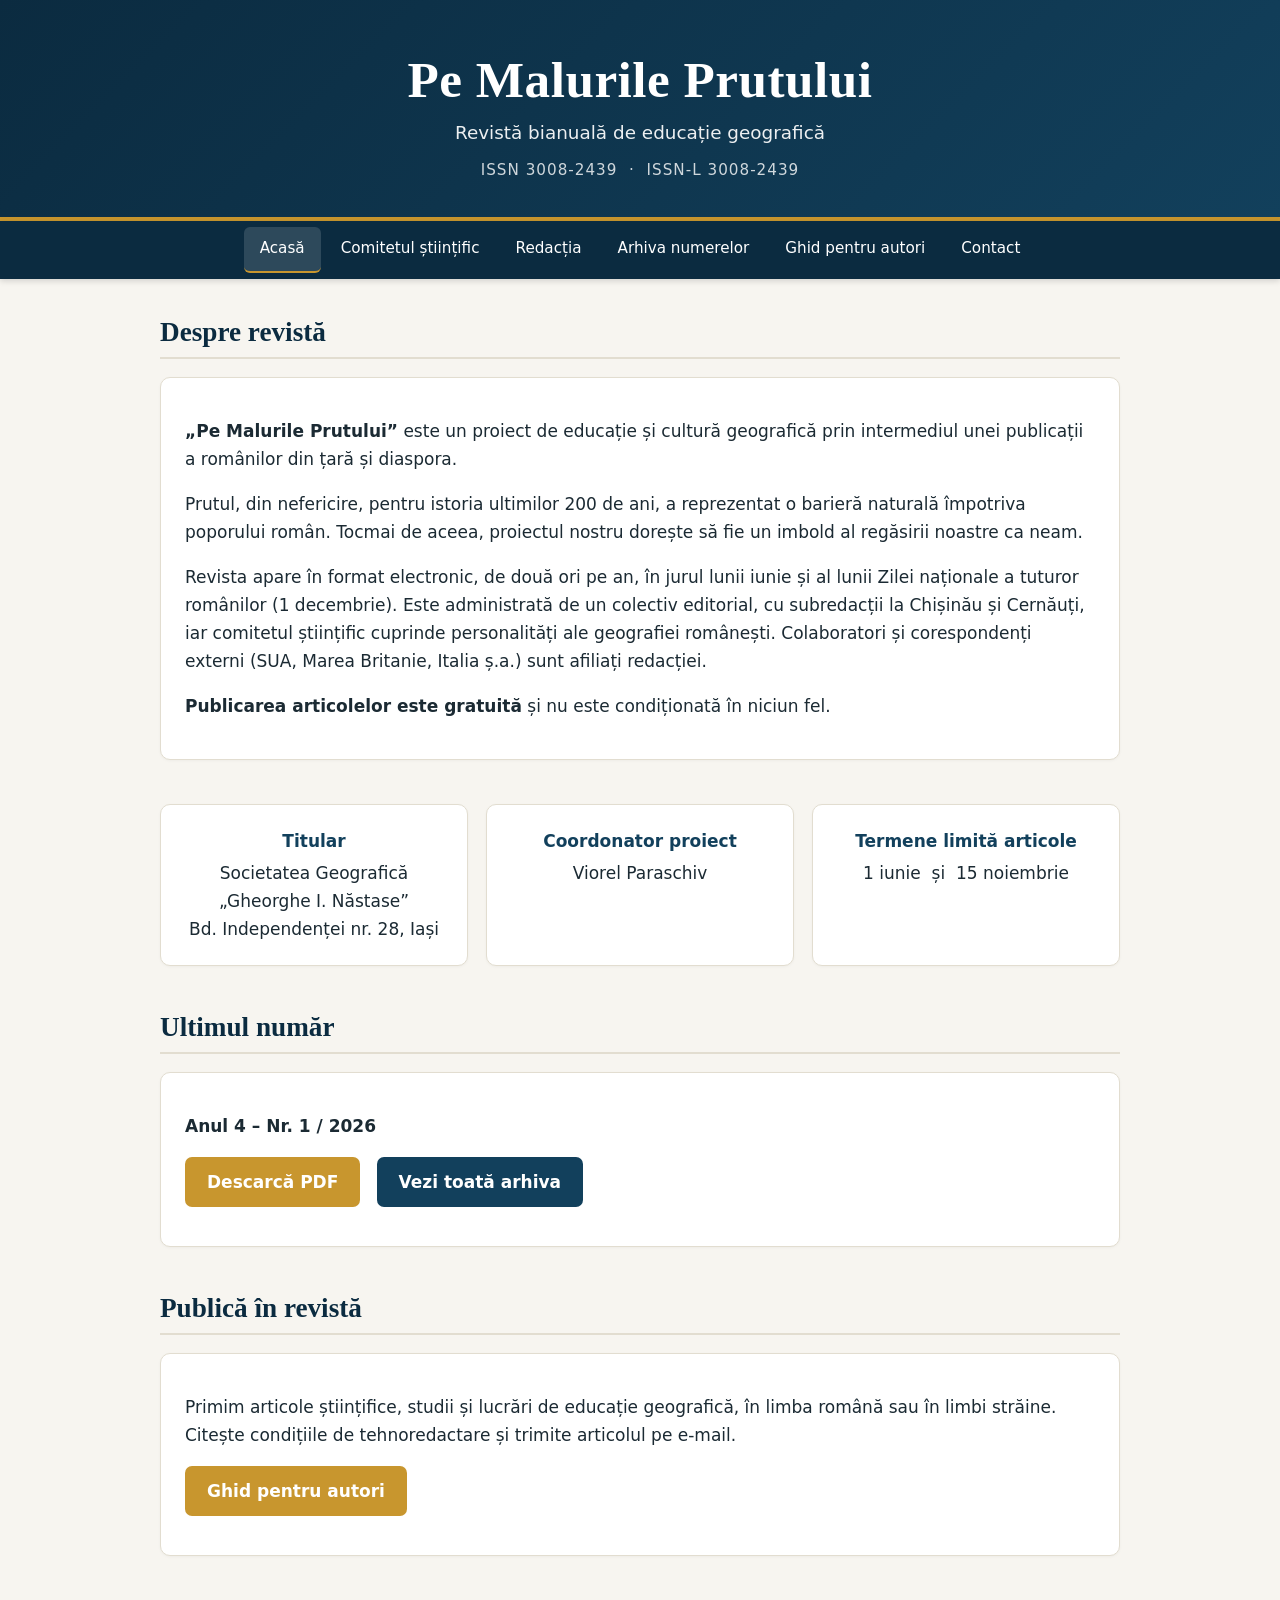
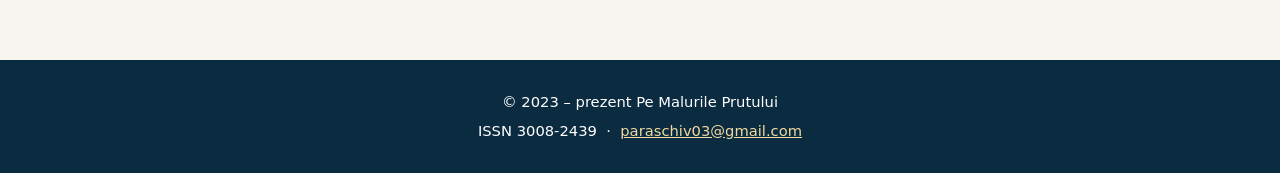
==== index.html @ beea16fa "Add files via upload" ====
<!DOCTYPE html>
<html lang="ro">
<head>
<meta charset="utf-8">
<meta name="viewport" content="width=device-width, initial-scale=1">
<title>Pe Malurile Prutului – Revistă bianuală de educație geografică</title>
<meta name="description" content="„Pe Malurile Prutului” – revistă bianuală de educație geografică, a românilor din țară și diaspora. Articole științifice, ghid pentru autori, arhiva numerelor.">
<link rel="stylesheet" href="style.css">
</head>
<body>

<header class="header">
  <h1>Pe Malurile Prutului</h1>
  <p class="sub">Revistă bianuală de educație geografică</p>
  <p class="issn">ISSN 3008-2439 &nbsp;·&nbsp; ISSN-L 3008-2439</p>
</header>

<nav class="nav">
  <a class="active" href="index.html">Acasă</a>
  <a href="comitet.html">Comitetul științific</a>
  <a href="redactia.html">Redacția</a>
  <a href="arhiva.html">Arhiva numerelor</a>
  <a href="ghid-autori.html">Ghid pentru autori</a>
  <a href="contact.html">Contact</a>
</nav>

<main>
  <section>
    <h2>Despre revistă</h2>
    <div class="card">
      <p><strong>„Pe Malurile Prutului”</strong> este un proiect de educație și cultură geografică prin intermediul unei publicații a românilor din țară și diaspora.</p>
      <p>Prutul, din nefericire, pentru istoria ultimilor 200 de ani, a reprezentat o barieră naturală împotriva poporului român. Tocmai de aceea, proiectul nostru dorește să fie un imbold al regăsirii noastre ca neam.</p>
      <p>Revista apare în format electronic, de două ori pe an, în jurul lunii iunie și al lunii Zilei naționale a tuturor românilor (1 decembrie). Este administrată de un colectiv editorial, cu subredacții la Chișinău și Cernăuți, iar comitetul științific cuprinde personalități ale geografiei românești. Colaboratori și corespondenți externi (SUA, Marea Britanie, Italia ș.a.) sunt afiliați redacției.</p>
      <p><strong>Publicarea articolelor este gratuită</strong> și nu este condiționată în niciun fel.</p>
    </div>
  </section>

  <section class="info">
    <div class="card"><strong>Titular</strong>Societatea Geografică „Gheorghe I. Năstase”<br>Bd. Independenței nr. 28, Iași</div>
    <div class="card"><strong>Coordonator proiect</strong>Viorel Paraschiv</div>
    <div class="card"><strong>Termene limită articole</strong>1 iunie &nbsp;și&nbsp; 15 noiembrie</div>
  </section>

  <section>
    <h2>Ultimul număr</h2>
    <div class="card">
      <p><b>Anul 4 – Nr. 1 / 2026</b></p>
      <p><a class="btn" href="pdf/numar-4-1-2026.pdf">Descarcă PDF</a> &nbsp; <a class="btn alt" href="arhiva.html">Vezi toată arhiva</a></p>
    </div>
  </section>

  <section>
    <h2>Publică în revistă</h2>
    <div class="card">
      <p>Primim articole științifice, studii și lucrări de educație geografică, în limba română sau în limbi străine. Citește condițiile de tehnoredactare și trimite articolul pe e-mail.</p>
      <p><a class="btn" href="ghid-autori.html">Ghid pentru autori</a></p>
    </div>
  </section>
</main>

<footer class="footer">
  <p>© 2023 – prezent Pe Malurile Prutului</p>
  <p>ISSN 3008-2439 &nbsp;·&nbsp; <a href="mailto:paraschiv03@gmail.com">paraschiv03@gmail.com</a></p>
</footer>

</body>
</html>
---- style.css ----
:root{
  --ink:#1b2a33;
  --muted:#5b6b75;
  --blue:#12405c;
  --blue-dark:#0b2b40;
  --accent:#c8962e;
  --bg:#f7f5f0;
  --card:#ffffff;
  --line:#e2ddd0;
}
*{box-sizing:border-box}
html{scroll-behavior:smooth}
body{
  margin:0;
  font-family:"Source Sans Pro","Segoe UI",system-ui,-apple-system,Roboto,Arial,sans-serif;
  color:var(--ink);
  background:var(--bg);
  line-height:1.65;
  font-size:17px;
}
h1,h2,h3{font-family:Georgia,"Times New Roman",serif;line-height:1.25;color:var(--blue-dark)}
a{color:var(--blue)}
a:hover{color:var(--accent)}

.header{
  background:linear-gradient(135deg,var(--blue-dark),var(--blue));
  color:#fff;
  text-align:center;
  padding:48px 20px 34px;
  border-bottom:4px solid var(--accent);
}
.header h1{color:#fff;font-size:clamp(2rem,5vw,3.2rem);margin:0 0 6px;letter-spacing:.5px}
.header .sub{margin:0;font-size:1.15rem;opacity:.92}
.header .issn{margin:10px 0 0;font-size:.95rem;letter-spacing:1px;opacity:.8}

.nav{
  background:var(--blue-dark);
  position:sticky;top:0;z-index:10;
  display:flex;flex-wrap:wrap;justify-content:center;gap:4px;
  padding:6px 10px;
  box-shadow:0 2px 6px rgba(0,0,0,.15);
}
.nav a{
  color:#fff;text-decoration:none;
  padding:9px 16px;border-radius:6px;font-size:.95rem;
}
.nav a:hover,.nav a.active{background:rgba(255,255,255,.14);color:#fff}
.nav a.active{border-bottom:2px solid var(--accent)}

main{max-width:1000px;margin:0 auto;padding:36px 20px 60px}
section{margin-bottom:44px}
h2{font-size:1.7rem;margin:0 0 18px;padding-bottom:8px;border-bottom:2px solid var(--line)}
h3{font-size:1.2rem;margin:26px 0 8px}

.card{
  background:var(--card);
  border:1px solid var(--line);
  border-radius:10px;
  padding:22px 24px;
  box-shadow:0 1px 3px rgba(0,0,0,.04);
}
.grid{display:grid;grid-template-columns:repeat(auto-fit,minmax(280px,1fr));gap:18px}
.person strong{display:block;color:var(--blue-dark)}
.person span{color:var(--muted);font-size:.95rem}
.person{padding:14px 0;border-bottom:1px dashed var(--line)}
.person:last-child{border-bottom:none}

.info{
  display:grid;grid-template-columns:repeat(auto-fit,minmax(240px,1fr));gap:18px;
  text-align:center;
}
.info .card strong{display:block;color:var(--blue);margin-bottom:4px}

.notice{
  background:#fff8e6;border-left:5px solid var(--accent);
  padding:16px 20px;border-radius:6px;margin:18px 0;
}

.btn{
  display:inline-block;background:var(--accent);color:#fff;text-decoration:none;
  padding:11px 22px;border-radius:7px;font-weight:700;
}
.btn:hover{background:#a97b1f;color:#fff}
.btn.alt{background:var(--blue)}
.btn.alt:hover{background:var(--blue-dark)}

.year{margin-bottom:30px}
.issues{display:grid;grid-template-columns:repeat(auto-fit,minmax(260px,1fr));gap:14px}
.issue{
  display:flex;flex-direction:column;gap:8px;
  background:var(--card);border:1px solid var(--line);border-left:5px solid var(--blue);
  border-radius:8px;padding:16px 18px;
}
.issue b{font-family:Georgia,serif;color:var(--blue-dark)}
.issue a{font-weight:700}

ol.rules li,ul.rules li{margin-bottom:10px}
.example{
  background:#f0ede4;border-radius:6px;padding:10px 14px;font-size:.95rem;margin:6px 0 14px;
}

.footer{
  background:var(--blue-dark);color:#fff;text-align:center;
  padding:26px 20px;font-size:.92rem;
}
.footer a{color:#f0d9a0}
.footer p{margin:4px 0}

@media (max-width:600px){
  body{font-size:16px}
  .header{padding:34px 16px 24px}
  main{padding:26px 16px 44px}
}
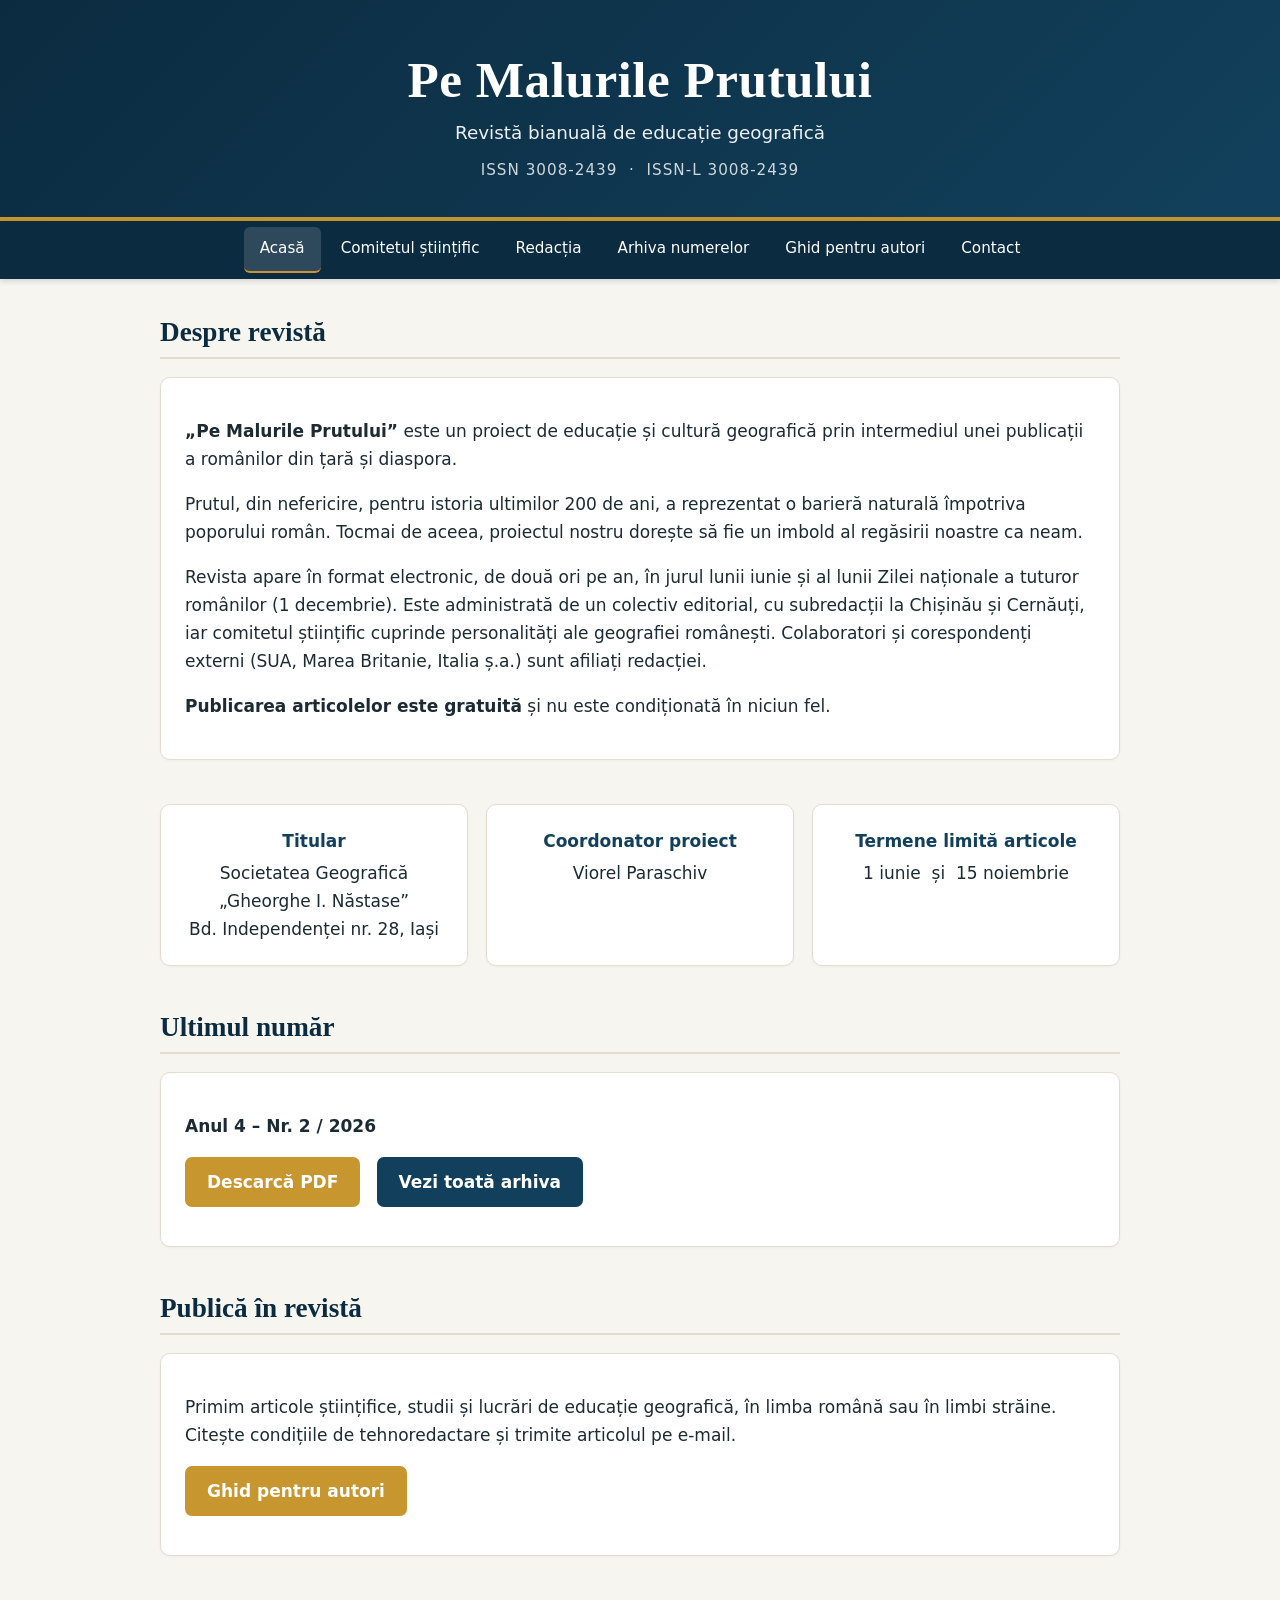
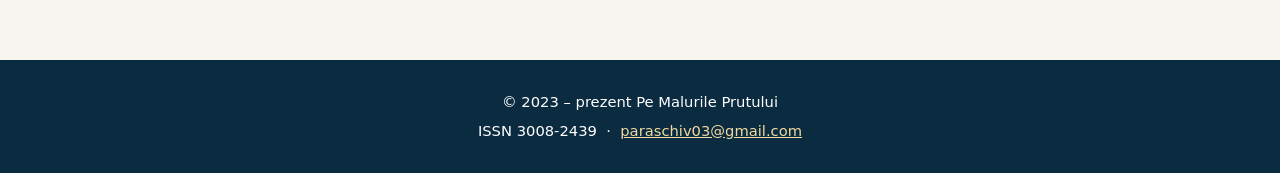
==== commit e399f693: "Update index.html" ====
--- a/index.html
+++ b/index.html
@@ -6,6 +6,10 @@
 <title>Pe Malurile Prutului – Revistă bianuală de educație geografică</title>
 <meta name="description" content="„Pe Malurile Prutului” – revistă bianuală de educație geografică, a românilor din țară și diaspora. Articole științifice, ghid pentru autori, arhiva numerelor.">
 <link rel="stylesheet" href="style.css">
+<link rel="icon" type="image/svg+xml" href="/favicon.svg">
+<link rel="icon" type="image/png" sizes="48x48" href="/favicon-48.png">
+<link rel="icon" type="image/png" sizes="192x192" href="/favicon-192.png">
+<link rel="apple-touch-icon" href="/apple-touch-icon.png">
 </head>
 <body>
 
@@ -16,12 +20,12 @@
 </header>
 
 <nav class="nav">
-  <a class="active" href="index.html">Acasă</a>
-  <a href="comitet.html">Comitetul științific</a>
-  <a href="redactia.html">Redacția</a>
-  <a href="arhiva.html">Arhiva numerelor</a>
-  <a href="ghid-autori.html">Ghid pentru autori</a>
-  <a href="contact.html">Contact</a>
+  <a class="active" href="/">Acasă</a>
+  <a href="/comitet">Comitetul științific</a>
+  <a href="/redactia">Redacția</a>
+  <a href="/arhiva">Arhiva numerelor</a>
+  <a href="/ghid-autori">Ghid pentru autori</a>
+  <a href="/contact">Contact</a>
 </nav>
 
 <main>
@@ -44,8 +48,8 @@
   <section>
     <h2>Ultimul număr</h2>
     <div class="card">
-      <p><b>Anul 4 – Nr. 1 / 2026</b></p>
-      <p><a class="btn" href="pdf/numar-4-1-2026.pdf">Descarcă PDF</a> &nbsp; <a class="btn alt" href="arhiva.html">Vezi toată arhiva</a></p>
+      <p><b>Anul 4 – Nr. 2 / 2026</b></p>
+      <p><a class="btn" href="pdf/numar-4-2-2026.pdf">Descarcă PDF</a> &nbsp; <a class="btn alt" href="/arhiva">Vezi toată arhiva</a></p>
     </div>
   </section>
 
@@ -53,7 +57,7 @@
     <h2>Publică în revistă</h2>
     <div class="card">
       <p>Primim articole științifice, studii și lucrări de educație geografică, în limba română sau în limbi străine. Citește condițiile de tehnoredactare și trimite articolul pe e-mail.</p>
-      <p><a class="btn" href="ghid-autori.html">Ghid pentru autori</a></p>
+      <p><a class="btn" href="/ghid-autori">Ghid pentru autori</a></p>
     </div>
   </section>
 </main>
@@ -63,5 +67,6 @@
   <p>ISSN 3008-2439 &nbsp;·&nbsp; <a href="mailto:paraschiv03@gmail.com">paraschiv03@gmail.com</a></p>
 </footer>
 
+<!-- Cloudflare Web Analytics --><script type='module' src='https://static.cloudflareinsights.com/beacon.min.js' data-cf-beacon='{"token": "3bc73e5d9667493cb33cc53c65492dfc"}'></script><!-- End Cloudflare Web Analytics -->
 </body>
 </html>
--- a/style.css
+++ b/style.css
@@ -17,6 +17,9 @@
   background:var(--bg);
   line-height:1.65;
   font-size:17px;
+  min-height:100vh;
+  display:flex;
+  flex-direction:column;
 }
 h1,h2,h3{font-family:Georgia,"Times New Roman",serif;line-height:1.25;color:var(--blue-dark)}
 a{color:var(--blue)}
@@ -47,7 +50,7 @@
 .nav a:hover,.nav a.active{background:rgba(255,255,255,.14);color:#fff}
 .nav a.active{border-bottom:2px solid var(--accent)}
 
-main{max-width:1000px;margin:0 auto;padding:36px 20px 60px}
+main{max-width:1000px;width:100%;margin:0 auto;padding:36px 20px 60px;flex:1}
 section{margin-bottom:44px}
 h2{font-size:1.7rem;margin:0 0 18px;padding-bottom:8px;border-bottom:2px solid var(--line)}
 h3{font-size:1.2rem;margin:26px 0 8px}
